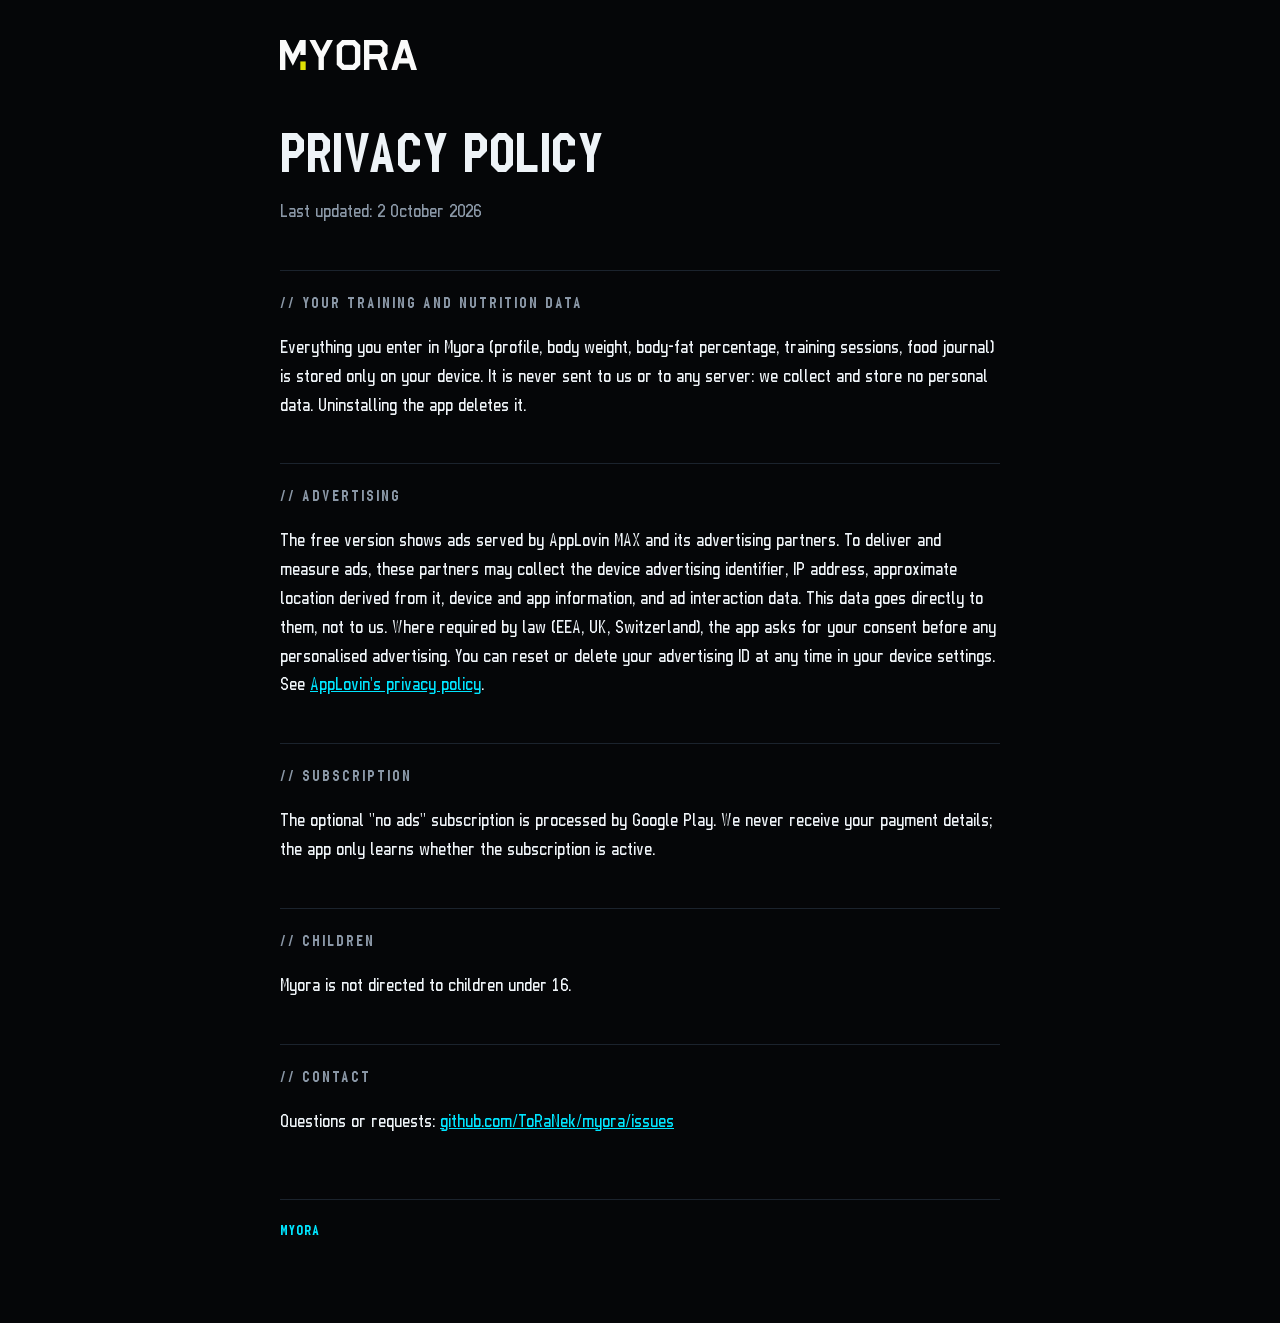
==== privacy.html @ 7ca39f7f "Site Myora : presentation et politique de confidentialite Co-Authored-By: Claude Opus 5.5 <noreply@a" ====
<!doctype html>
<html lang="en">
<head>
<meta charset="utf-8">
<meta name="viewport" content="width=device-width, initial-scale=1">
<title>Myora - Privacy Policy</title>
<link rel="icon" href="favicon.svg">
<link rel="stylesheet" href="style.css">
</head>
<body>
<header><a href="./"><img src="logotype.svg" alt="Myora"></a></header>
<h1>Privacy policy</h1>
<p class="muted">Last updated: 2 October 2026</p>

<h2>Your training and nutrition data</h2>
<p>Everything you enter in Myora (profile, body weight, body-fat percentage, training sessions, food journal) is stored
only on your device. It is never sent to us or to any server: we collect and store no personal data. Uninstalling the
app deletes it.</p>

<h2>Advertising</h2>
<p>The free version shows ads served by AppLovin MAX and its advertising partners. To deliver and measure ads, these
partners may collect the device advertising identifier, IP address, approximate location derived from it, device and
app information, and ad interaction data. This data goes directly to them, not to us. Where required by law (EEA, UK,
Switzerland), the app asks for your consent before any personalised advertising. You can reset or delete your
advertising ID at any time in your device settings. See
<a href="https://www.applovin.com/privacy/">AppLovin's privacy policy</a>.</p>

<h2>Subscription</h2>
<p>The optional "no ads" subscription is processed by Google Play. We never receive your payment details; the app only
learns whether the subscription is active.</p>

<h2>Children</h2>
<p>Myora is not directed to children under 16.</p>

<h2>Contact</h2>
<p>Questions or requests: <a href="https://github.com/ToRaNek/myora/issues">github.com/ToRaNek/myora/issues</a></p>

<nav><a href="./">Myora</a></nav>
</body>
</html>
---- style.css ----
@font-face { font-family: Myora; src: url(MyoraDisplay-Regular.ttf); font-weight: 400; }
@font-face { font-family: Myora; src: url(MyoraDisplay-Bold.ttf); font-weight: 700; }
* { box-sizing: border-box; }
body { background: #050608; color: #EEF3F7; font: 400 18px/1.6 Myora, system-ui, sans-serif; max-width: 760px; margin: 0 auto; padding: 40px 20px 80px; }
header img { height: 30px; display: block; }
h1 { font-weight: 700; font-size: 56px; line-height: .95; text-transform: uppercase; margin: 56px 0 16px; }
h2 { font-weight: 700; font-size: 15px; letter-spacing: 2px; text-transform: uppercase; color: #8A97A6; margin: 44px 0 8px; border-top: 1px solid #1B232D; padding-top: 20px; }
h2::before { content: "// "; }
a { color: #00E5FF; }
.muted { color: #8A97A6; }
ul { padding-left: 20px; }
nav { margin-top: 64px; border-top: 1px solid #1B232D; padding-top: 20px; font-weight: 700; letter-spacing: 1px; text-transform: uppercase; font-size: 14px; }
nav a { margin-right: 24px; text-decoration: none; }
@media (max-width: 520px) { h1 { font-size: 40px; } }
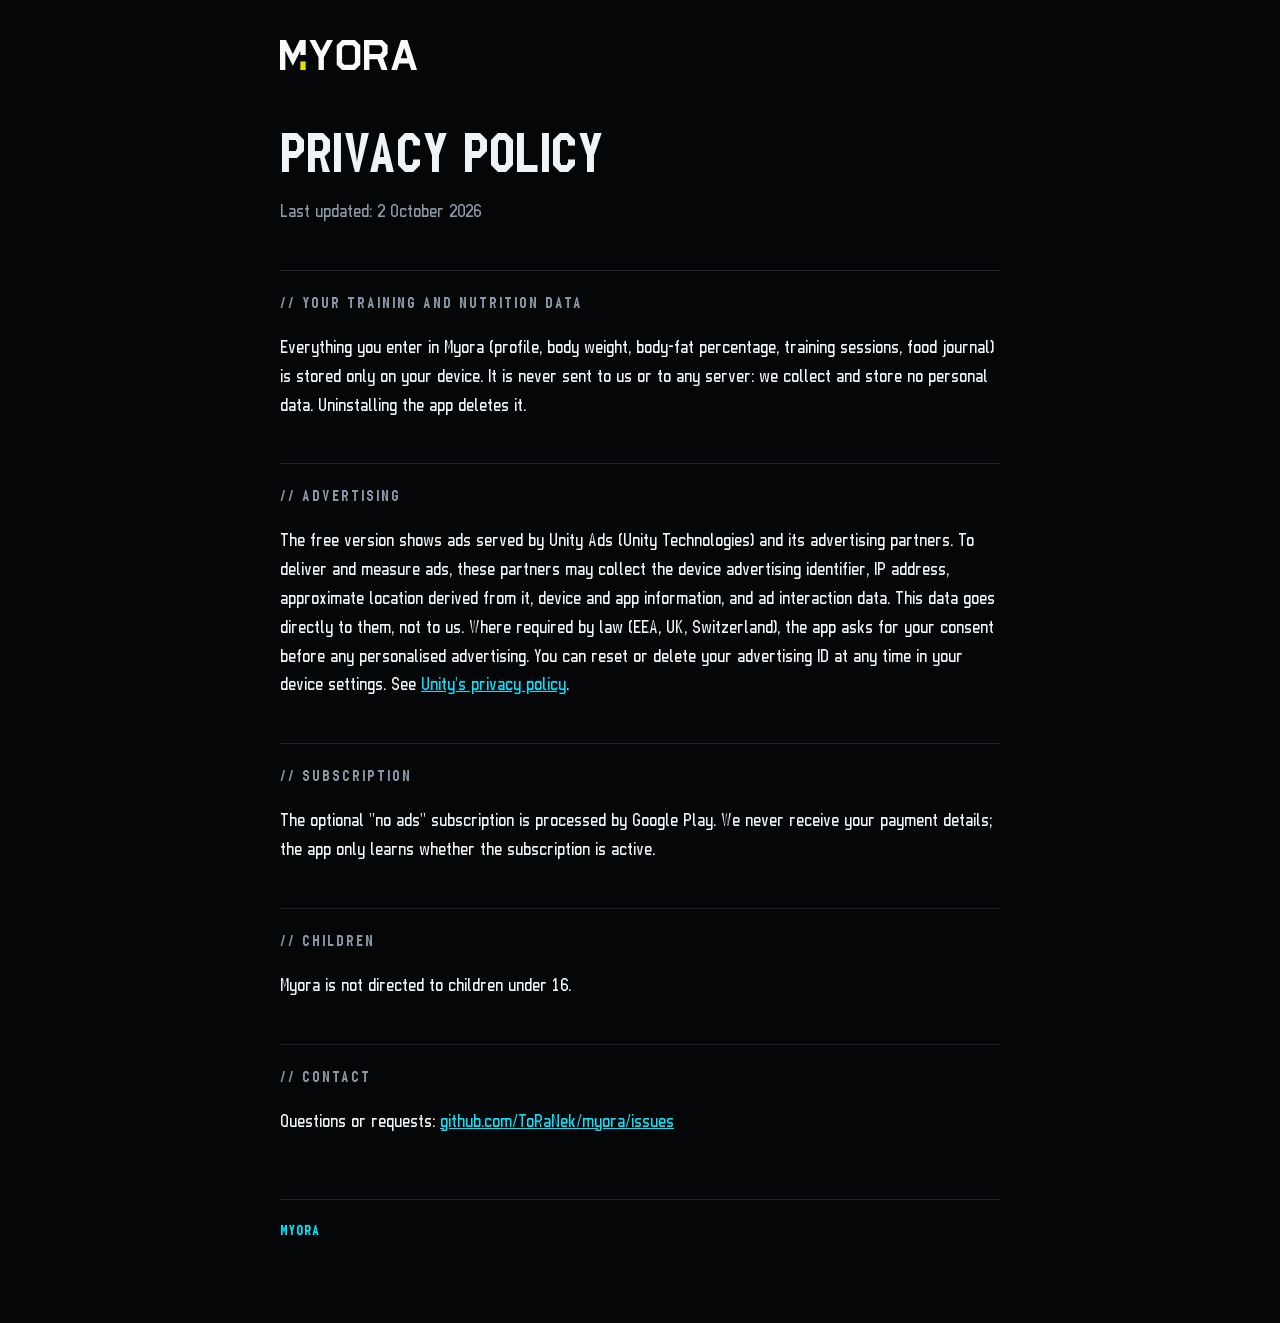
==== commit cc543451: "Politique de confidentialite : regie Unity Ads a la place d'AppLovin Co-Authored-By: Claude Opus 5.5" ====
--- a/privacy.html
+++ b/privacy.html
@@ -18,12 +18,12 @@
 app deletes it.</p>
 
 <h2>Advertising</h2>
-<p>The free version shows ads served by AppLovin MAX and its advertising partners. To deliver and measure ads, these
+<p>The free version shows ads served by Unity Ads (Unity Technologies) and its advertising partners. To deliver and measure ads, these
 partners may collect the device advertising identifier, IP address, approximate location derived from it, device and
 app information, and ad interaction data. This data goes directly to them, not to us. Where required by law (EEA, UK,
 Switzerland), the app asks for your consent before any personalised advertising. You can reset or delete your
 advertising ID at any time in your device settings. See
-<a href="https://www.applovin.com/privacy/">AppLovin's privacy policy</a>.</p>
+<a href="https://unity.com/legal/game-player-and-app-user-privacy-policy">Unity's privacy policy</a>.</p>
 
 <h2>Subscription</h2>
 <p>The optional "no ads" subscription is processed by Google Play. We never receive your payment details; the app only
